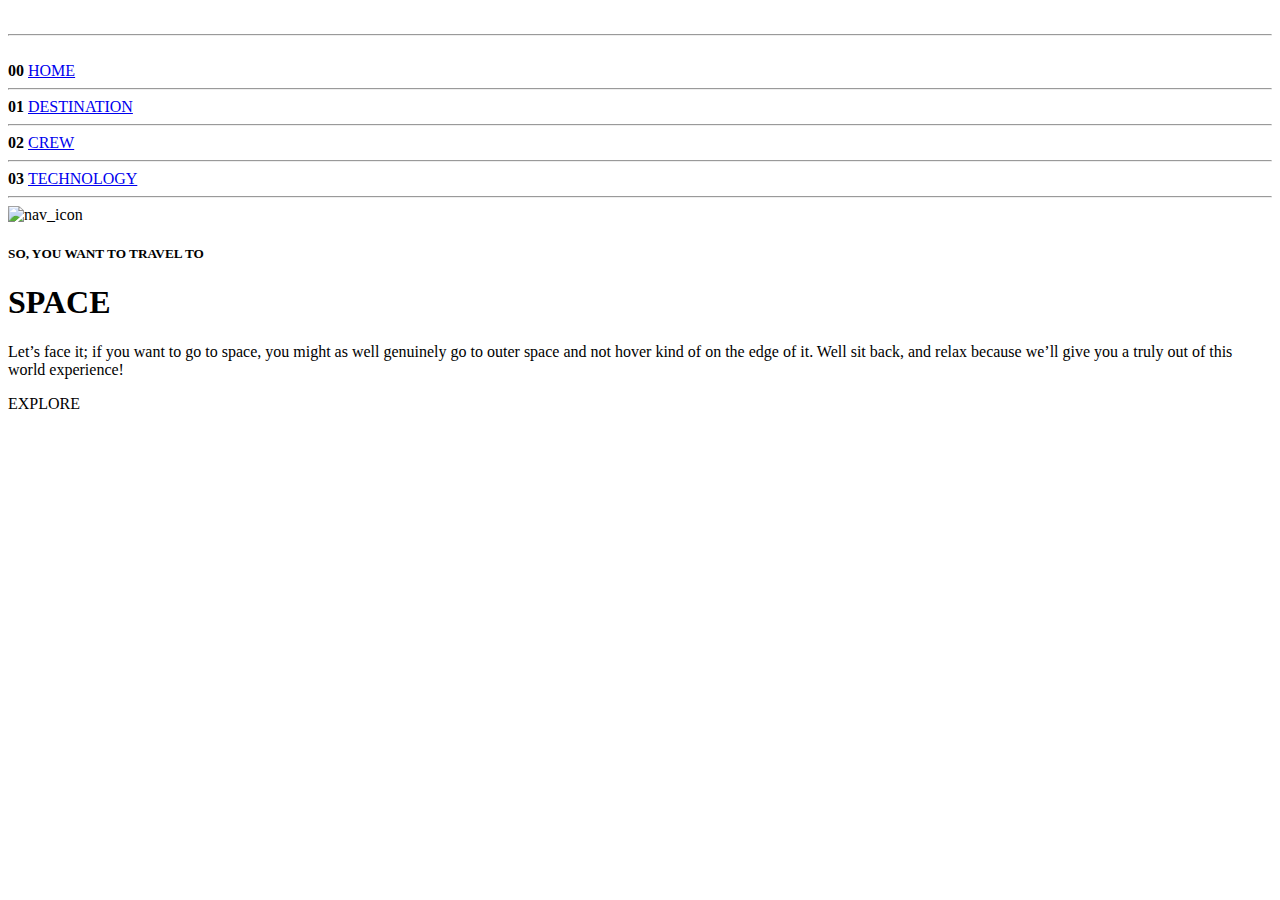
==== index.html @ d533a7b4 "Add files via upload" ====
<!DOCTYPE html>
<html lang="en">
  <head>
    <meta charset="UTF-8" />
    <meta name="viewport" content="width=device-width, initial-scale=1.0" />

    <link
      rel="icon"
      type="image/png"
      sizes="32x32"
      href="./assets/favicon-32x32.png"
    />
    <meta name="viewport" content="width=device-width, initial-scale=1.0" />
    <link rel="preconnect" href="https://fonts.googleapis.com" />
    <link rel="preconnect" href="https://fonts.gstatic.com" crossorigin />
    <link
      href="https://fonts.googleapis.com/css2?family=Barlow+Condensed:wght@100;200;300;400&family=Bellefair&family=Cedarville+Cursive&family=Montserrat:wght@300;400;900&family=Ubuntu:wght@300;400&display=swap"
      rel="stylesheet"
    />
    <title>Frontend Mentor | Space tourism website</title>
    <link rel="stylesheet" href="styles/styles_home.css" />
  </head>
  <body>
    <!-- <img
      class="bg_image"
      src="assets/home/background-home-desktop.jpg"
      alt=""
    /> -->
    <div class="home_body">
      <!-- Navigation_Bar -->
      <section>
        <img class="logo" src="/assets/shared/logo.svg" alt="" />
        <hr class="nav_hr" />
        <div class="nav_bar" id="nav_bar">
          <div class="close_icon">
            <img
              src="/assets/shared/icon-close.svg"
              alt=""
              onclick="close_menu_bar()"
            />
          </div>
          <div class="nav_ele"  id="act">
            <strong>00 </strong> <a href="index.html">HOME</a> 
            <hr />
          </div>
          <div class="nav_ele">
            <strong>01 </strong> <a href="destination-moon.html">DESTINATION</a> 
            <hr />
          </div>
          <div class="nav_ele">
            <strong>02 </strong> <a href="crew-pilot.html">CREW</a> 
            <hr />
          </div>
          <div class="nav_ele">
            <strong>03 </strong> <a href="technology-capsule.html">TECHNOLOGY</a> 
            <hr />
          </div>
        </div>
        <div class="nav_icon">
          <img
            src="/assets/shared/icon-hamburger.svg"
            alt="nav_icon"
            onclick="open_menu_bar()"
          />
        </div>
      </section>
      <!-- Description -->
      <div class="container">
        <div class="description">
          <h5>SO, YOU WANT TO TRAVEL TO</h5>
          <h1>SPACE</h1>
          <p>
            Let’s face it; if you want to go to space, you might as well
            genuinely go to outer space and not hover kind of on the edge of it.
            Well sit back, and relax because we’ll give you a truly out of this
            world experience!
          </p>
        </div>
        <div class="explore_container">
          <div class="explore_hover">
            <div class="explore"><p>EXPLORE</p></div>
          </div>
        </div>
      </div>
    </div>

    <!-- Side Bar Menu -->
    <!-- <div class="mob_menu">
      <img src="/assets/shared/icon-close.svg" alt="">
      <div class="nav_ele_mob">
        <strong>00 </strong> HOME
        <hr />
      </div>
      <div class="nav_ele_mob">
        <strong>01 </strong> DESTINATION
        <hr />
      </div>
      <div class="nav_ele_mob">
        <strong>02 </strong> CREW
        <hr />
      </div>
      <div class="nav_ele_mob">
        <strong>03 </strong> TECHNOLOGY
        <hr />
      </div>
    </div> -->
    <!-- <script>
      function open_menu_bar() {
        // document.getElementById("nav_bar").style.display = "inline-block";
        
      }
      function close_menu_bar() {
        document.getElementById("nav_bar").style.display =
          "none";
      }
    </script> -->
    <script src="/javascript/index.js"></script>
  </body>
</html>
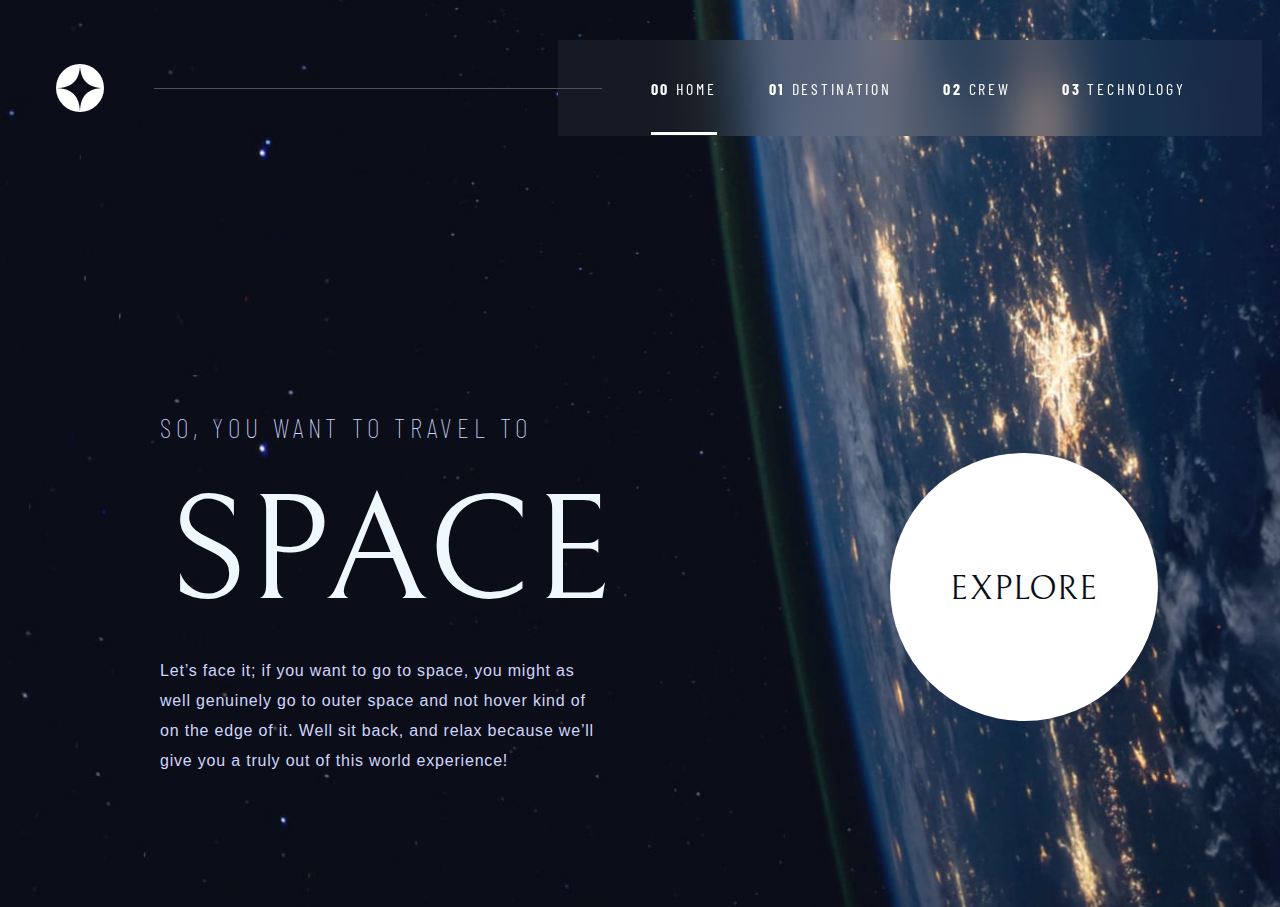
==== commit 490ae2b0: "Update index.html" ====
--- a/index.html
+++ b/index.html
@@ -29,12 +29,12 @@
     <div class="home_body">
       <!-- Navigation_Bar -->
       <section>
-        <img class="logo" src="/assets/shared/logo.svg" alt="" />
+        <img class="logo" src="assets/shared/logo.svg" alt="" />
         <hr class="nav_hr" />
         <div class="nav_bar" id="nav_bar">
           <div class="close_icon">
             <img
-              src="/assets/shared/icon-close.svg"
+              src="assets/shared/icon-close.svg"
               alt=""
               onclick="close_menu_bar()"
             />
@@ -58,7 +58,7 @@
         </div>
         <div class="nav_icon">
           <img
-            src="/assets/shared/icon-hamburger.svg"
+            src="assets/shared/icon-hamburger.svg"
             alt="nav_icon"
             onclick="open_menu_bar()"
           />
@@ -83,37 +83,6 @@
         </div>
       </div>
     </div>
-
-    <!-- Side Bar Menu -->
-    <!-- <div class="mob_menu">
-      <img src="/assets/shared/icon-close.svg" alt="">
-      <div class="nav_ele_mob">
-        <strong>00 </strong> HOME
-        <hr />
-      </div>
-      <div class="nav_ele_mob">
-        <strong>01 </strong> DESTINATION
-        <hr />
-      </div>
-      <div class="nav_ele_mob">
-        <strong>02 </strong> CREW
-        <hr />
-      </div>
-      <div class="nav_ele_mob">
-        <strong>03 </strong> TECHNOLOGY
-        <hr />
-      </div>
-    </div> -->
-    <!-- <script>
-      function open_menu_bar() {
-        // document.getElementById("nav_bar").style.display = "inline-block";
-        
-      }
-      function close_menu_bar() {
-        document.getElementById("nav_bar").style.display =
-          "none";
-      }
-    </script> -->
-    <script src="/javascript/index.js"></script>
+    <script src="javascript/index.js"></script>
   </body>
 </html>
--- a/styles/styles_home.css
+++ b/styles/styles_home.css
@@ -0,0 +1,348 @@
+body {
+  margin: 0;
+  padding: 0%;
+  color: aliceblue;
+  height: 100%;
+  position: relative;
+  background-repeat: no-repeat;
+}
+.home_body {
+  position:relative;
+  padding-top: 2.5rem;
+  height: 100%;
+  width: 100%;
+  background-image: url("/assets/home/background-home-desktop.jpg");
+  background-position: center;
+  background-size: cover;
+}
+.logo {
+  margin: 1.5rem 0 0 3.5rem;
+  position: absolute;
+}
+.nav_hr {
+  position: absolute;
+  display: inline;
+  margin-top: 3rem;
+  margin-left: 12%;
+  background-color: #505155;
+  width: 35%;
+  z-index: 1;
+  border-width: 0px;
+  height: 0.1px;
+}
+.nav_bar {
+  display: inline-block;
+  height: 6rem;
+  text-align: center;
+  position:relative;
+  width: 55vw;
+  margin-left: 43.6vw;
+  background-color: rgba(255, 255, 255, 0.05);
+  -webkit-backdrop-filter: blur(10px);
+  backdrop-filter: blur(25px);
+  color: #ffffff;
+}
+.close_icon{
+  display: none;
+}
+.nav_ele {
+  display: inline-block;
+  position: relative;
+  width: fit-content;
+  z-index: 1;
+  margin: 2.4375rem 1rem 2.4375rem 2rem;
+  font-family: "Barlow Condensed";
+  font-weight: 400;
+  font-size: 1rem;
+  letter-spacing: 0.1688rem;
+  color: #ffffff;
+}
+.nav_ele a{
+  text-decoration: none;
+  color: inherit;
+}
+.nav_icon{
+  display: none;
+}
+.nav_ele hr {
+  opacity: 0;
+  width: 100%;
+  margin: 2.125rem 0 0 0;
+  border-width: 0;
+  height: 3px;
+  background-color: #ffffff;
+}
+.nav_ele:hover hr {
+  opacity: 1;
+  background-color: #77787c;
+}
+.nav_ele:active hr {
+  opacity: 1;
+  background-color: #ffffff;
+}
+#act hr{
+  opacity: 1;
+}
+.container {
+  display: flex;
+}
+.description {
+  position: relative;
+  box-sizing: border-box;
+  width: 35%;
+  margin: 14rem 10rem 0 10rem;
+  display: inline-block;
+  text-align: left;
+  height: fit-content;
+}
+h5 {
+  position: relative;
+  font-size: 1.75rem;
+  letter-spacing: 0.2969rem;
+  font-family: "Barlow Condensed";
+  font-weight: 100;
+  margin-bottom: 0%;
+  color: #d0d6f9;
+}
+h1 {
+  position: relative;
+  font-family: "Bellefair";
+  font-weight: 400;
+  font-size: 9.375rem;
+  margin: 1.5rem 1rem 1rem 0.5rem;
+}
+p {
+  position: relative;
+  font-size: 1rem;
+  line-height: 1.875rem;
+  font-family: sans-serif;
+  font-weight: 100;
+  letter-spacing: 0.05rem;
+  color: #d0d6f9;
+  margin-bottom: 7rem;
+}
+.explore_container{
+  position: relative;
+  box-sizing: border-box;
+  width: 40vw;
+  height: 40vw;
+  text-align: center;
+  margin-top: 20vw;
+  padding: 0%;
+}
+.explore {
+  box-sizing: border-box;
+  text-align: center;
+  display: inline-block;
+  position: relative;
+  background-color: #ffffff;
+  height:70%;
+  width: 70%;
+  padding-top: 0%;
+  margin: 15%;
+  font-size: 3.5rem;
+  font-family: "Bellefair";
+  border-radius: 100%;
+  color: #0b0d17;
+  font-weight: 400;
+}
+.explore_hover {
+  box-sizing: border-box;
+  display: inline-block;
+  position: relative;
+  border-radius: 100%;
+  width: 75%;
+  height: 75%;
+  margin: 0;
+
+}
+.explore_hover:hover {
+  background-color: rgba(255, 255, 255, 0.05);
+  -webkit-backdrop-filter: blur(10px);
+  backdrop-filter: blur(25px);
+}
+.explore p{
+  color: #0b0d17;
+  font-family: "Bellefair";
+  font-size: 60%;
+  padding: 0%;
+  margin: 45% 0 0 0 ;
+}
+@media only screen and (max-width: 900px) {
+  .home_body {
+    padding-top: 0%;
+    background-image: url(/assets/home/background-home-tablet.jpg);
+    position: relative;
+  }
+  .nav_bar{
+    width: 70vw;
+    margin-left: 30vw;
+  }
+  .logo {
+    margin-left: 2rem;
+  }
+  .nav_hr {
+    display: none;
+  }
+  .nav_ele {
+    margin: 2.4375rem 0.5rem 2.4375rem 1rem;
+  }
+  .nav_ele strong {
+    display: none;
+  }
+  .container {
+    display: inline-block;
+  }
+  .description {
+    text-align: center;
+    margin: 4rem 10rem 0 10rem;
+    width: 60vw;
+    position: relative;
+  }
+  .explore_container{
+    margin: 0%;
+    width: 100vw;
+    height: 100vw;
+    text-align: center;
+    position: relative;
+  }
+  .explore_hover {
+    display: inline-block;
+    border-radius: 100%;
+    width: 50%;
+    height: 50%;
+    margin: 0%;
+    text-align: center;
+  }
+  .explore {
+    box-sizing: border-box;
+    height: 70%;
+    width: 70%;
+    margin: 15%;
+    padding: 0%;
+    font-family: "Bellefair";
+    border-radius: 100%;
+    color: #0b0d17;
+    font-weight: 400;
+  }
+  .explore p{
+    color: #0b0d17;
+    font-family: "Bellefair";
+    font-size: 60%;
+    padding: 0%;
+    margin: 45% 0 0 0 ;
+  }
+}
+.mob_menu{
+  display: none;
+}
+@media only screen and (max-width: 496px) {
+  .nav_bar {
+    z-index: 3;
+    box-sizing: border-box;
+    position: absolute;
+    width: 65vw;
+    height: 100%;
+    display: inline-block;
+    text-align: left;
+    margin: 0 0 0 35vw;
+    padding: 10% 10vw 0 0;
+    background-color: rgba(255, 255, 255, 0.05);
+    -webkit-backdrop-filter: blur(10px);
+    backdrop-filter: blur(25px);
+    
+  }
+  .close_icon{
+    /* display: inline-block;
+    box-sizing: border-box;
+    width: 10%; */
+    display: block;
+    text-align: right;
+    margin-bottom: 10vw;
+  }
+  .nav_ele strong{
+    display: inline;
+  }
+  .nav_ele{
+    box-sizing: border-box;
+    width: fit-content;
+    margin:1rem 1vw 0 8vw;
+  }
+  .nav_ele hr{
+    margin: 1rem 0 0 0;
+  }
+  .nav_icon{
+    display: inline-block;
+    width: fit-content;
+    z-index: 1;
+    margin: 2.3rem 2rem 0rem 85%;
+    position: relative;
+  }
+  .home_body {
+    padding-top: 0%;
+    background-image: url(/assets/home/background-home-mobile.jpg);
+    position: relative;
+  }
+  .description {
+    width: 100%;
+    margin: 2rem 0 0 0;
+    height: fit-content;
+    position: relative;
+  }
+  h5 {
+    font-size: 1rem;
+    letter-spacing: 0.2rem;
+    font-weight: 100;
+    margin-bottom: 0%;
+    color: #d0d6f9;
+  }
+  h1 {
+    font-family: "Bellefair";
+    font-weight: 400;
+    font-size: 5rem;
+    margin: 1.5rem 1rem 2rem 0.5rem;
+  }
+  p {
+    font-size: 1rem;
+    line-height: 1.875rem;
+    font-family: sans-serif;
+    font-weight: 100;
+    letter-spacing: 0.05rem;
+    color: #d0d6f9;
+    margin-bottom: 2rem;
+  }
+  .explore_container{
+    width: 100vw;
+    height: 100vw;
+    text-align: center;
+  }
+  .explore_hover {
+    display: inline-block;
+    border-radius: 100%;
+    width: 60%;
+    height: 60%;
+    margin: 0%;
+    text-align: center;
+  }
+  .explore {
+    box-sizing: border-box;
+    height: 60%;
+    width: 60%;
+    margin: 20%;
+    padding: 0%;
+    font-family: "Bellefair";
+    border-radius: 100%;
+    color: #0b0d17;
+    position: relative;
+    font-weight: 400;
+  }
+  .explore p{
+    color: #0b0d17;
+    font-family: "Bellefair";
+    font-size: 40%;
+    padding: 0%;
+    margin: 40% 0 0 0 ;
+  }
+
+  
+}
